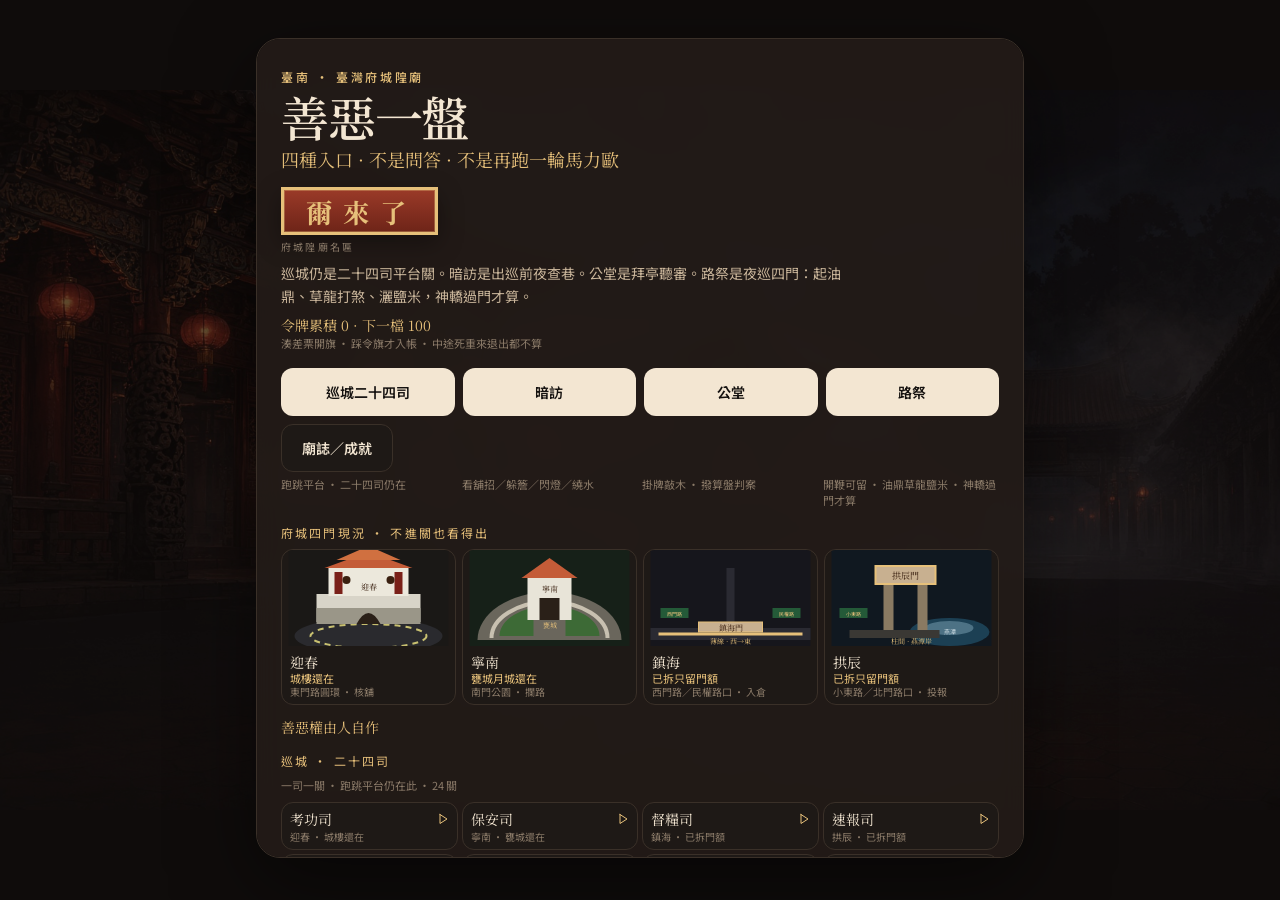
==== index.html @ 6e297859 "滑：按住滑鈕穩定進滑態，官服斗笠側傾約24度，腳邊土色塵看得見。左右不觸發滑行中。路祭 S 仍是祭。按住不掉陰界。" ====
<!DOCTYPE html>
<html lang="zh-Hant">
  <head>
    <meta http-equiv="Cache-Control" content="no-store, no-cache, must-revalidate" />
    <meta http-equiv="Pragma" content="no-cache" />
    <meta name="viewport" content="width=device-width, initial-scale=1, viewport-fit=cover, maximum-scale=1, user-scalable=no" />
    <meta name="mobile-web-app-capable" content="yes" />
    <meta name="apple-mobile-web-app-capable" content="yes" />
    <title>善惡一盤</title>
    <meta name="description" content="臺南府城隍廟二十四司全屬府城隍。一司一關，不是問答。縣城隍夜巡三殿。拜亭樑梯往下必滑。檢簿司帳頁對盤。" />
    <meta name="apple-mobile-web-app-title" content="善惡一盤" />
    <meta name="theme-color" content="#14110f" />
    <meta name="twitter:card" content="summary_large_image" />
    <meta property="og:type" content="x:game" />
    <meta property="og:title" content="善惡一盤" />
    <meta property="og:description" content="善惡一盤 — 府城隍二十四司 · 縣城隍三殿 · 檢簿帳頁對盤 · 拜亭必滑" />
    <meta property="og:image" content="https://dl41o3su4-bit.github.io/og.jpg" />
    <meta property="og:image:width" content="1200" />
    <meta property="og:image:height" content="630" />
    <link rel="icon" type="image/svg+xml" href="./favicon.svg" />
    <link
      rel="stylesheet"
      href="https://fonts.googleapis.com/css2?family=Noto+Sans+TC:wght@400;500;600&family=Noto+Serif+TC:wght@600;700&display=swap"
    />
    <script type="module" crossorigin src="./assets/index-DWr24Bi3.js"></script>
    <link rel="stylesheet" crossorigin href="./assets/index-FcJY0e3a.css">
  </head>
  <body class="bg-ink text-paper">
    <div id="root"></div>
  </body>
</html>
---- assets/index-FcJY0e3a.css ----
/*! tailwindcss v4.3.3 | MIT License | https://tailwindcss.com */
@layer properties{@supports (((-webkit-hyphens:none)) and (not (margin-trim:inline))) or ((-moz-orient:inline) and (not (color:rgb(from red r g b)))){*,:before,:after,::backdrop{--tw-space-y-reverse:0;--tw-border-style:solid;--tw-leading:initial;--tw-font-weight:initial;--tw-tracking:initial;--tw-ordinal:initial;--tw-slashed-zero:initial;--tw-numeric-figure:initial;--tw-numeric-spacing:initial;--tw-numeric-fraction:initial;--tw-shadow:0 0 #0000;--tw-shadow-color:initial;--tw-shadow-alpha:100%;--tw-inset-shadow:0 0 #0000;--tw-inset-shadow-color:initial;--tw-inset-shadow-alpha:100%;--tw-ring-color:initial;--tw-ring-shadow:0 0 #0000;--tw-inset-ring-color:initial;--tw-inset-ring-shadow:0 0 #0000;--tw-ring-inset:initial;--tw-ring-offset-width:0px;--tw-ring-offset-color:#fff;--tw-ring-offset-shadow:0 0 #0000;--tw-blur:initial;--tw-brightness:initial;--tw-contrast:initial;--tw-grayscale:initial;--tw-hue-rotate:initial;--tw-invert:initial;--tw-opacity:initial;--tw-saturate:initial;--tw-sepia:initial;--tw-drop-shadow:initial;--tw-drop-shadow-color:initial;--tw-drop-shadow-alpha:100%;--tw-drop-shadow-size:initial;--tw-backdrop-blur:initial;--tw-backdrop-brightness:initial;--tw-backdrop-contrast:initial;--tw-backdrop-grayscale:initial;--tw-backdrop-hue-rotate:initial;--tw-backdrop-invert:initial;--tw-backdrop-opacity:initial;--tw-backdrop-saturate:initial;--tw-backdrop-sepia:initial}}}@layer theme{:root,:host{--font-sans:"Noto Sans TC", "PingFang TC", "Noto Sans", system-ui, sans-serif;--font-mono:ui-monospace, SFMono-Regular, Menlo, Monaco, Consolas, "Liberation Mono", "Courier New", monospace;--color-red-500:oklch(63.7% .237 25.331);--color-zinc-50:oklch(98.5% 0 none);--color-zinc-400:oklch(70.5% .015 286.067);--color-zinc-500:oklch(55.2% .016 285.938);--color-zinc-900:oklch(21% .006 285.885);--color-zinc-950:oklch(14.1% .005 285.823);--color-black:#000;--color-white:#fff;--spacing:.25rem;--container-sm:24rem;--container-md:28rem;--container-lg:32rem;--container-xl:36rem;--container-3xl:48rem;--text-xs:.75rem;--text-xs--line-height:calc(1 / .75);--text-sm:.875rem;--text-sm--line-height:calc(1.25 / .875);--text-base:1rem;--text-base--line-height:calc(1.5 / 1);--text-lg:1.125rem;--text-lg--line-height:calc(1.75 / 1.125);--text-xl:1.25rem;--text-xl--line-height:calc(1.75 / 1.25);--text-3xl:1.875rem;--text-3xl--line-height:calc(2.25 / 1.875);--text-4xl:2.25rem;--text-4xl--line-height:calc(2.5 / 2.25);--text-5xl:3rem;--text-5xl--line-height:1;--font-weight-medium:500;--font-weight-semibold:600;--tracking-tight:-.025em;--tracking-wide:.025em;--tracking-widest:.1em;--leading-tight:1.25;--leading-relaxed:1.625;--radius-md:12px;--radius-xl:24px;--animate-pulse:pulse 2s cubic-bezier(.4, 0, .6, 1) infinite;--blur-sm:8px;--blur-md:12px;--default-transition-duration:.15s;--default-transition-timing-function:cubic-bezier(.4, 0, .2, 1);--default-font-family:var(--font-sans);--default-mono-font-family:var(--font-mono);--color-ink:#14110f;--color-ink-soft:#1e1916;--color-panel:#231c18;--color-paper:#f3e6d2;--color-paper-dim:#c9b59a;--color-muted:#8a7a68;--color-line:#3a3028;--color-vermilion:#c45c3e;--color-vermilion-deep:#8d3424;--color-lantern:#e6c07a;--font-display:"Noto Serif TC", "Songti TC", "PMingLiU", serif}}@layer base{*,:after,:before,::backdrop{box-sizing:border-box;border:0 solid;margin:0;padding:0}::file-selector-button{box-sizing:border-box;border:0 solid;margin:0;padding:0}html,:host{-webkit-text-size-adjust:100%;tab-size:4;line-height:1.5;font-family:var(--default-font-family,-apple-system, BlinkMacSystemFont, "Segoe UI", Roboto, "Helvetica Neue", "Noto Sans", Arial, sans-serif, "Apple Color Emoji", "Segoe UI Emoji", "Segoe UI Symbol", "Noto Color Emoji");font-feature-settings:var(--default-font-feature-settings,normal);font-variation-settings:var(--default-font-variation-settings,normal);-webkit-tap-highlight-color:transparent}hr{height:0;color:inherit;border-top-width:1px}abbr:where([title]){-webkit-text-decoration:underline dotted;text-decoration:underline dotted}h1,h2,h3,h4,h5,h6{font-size:inherit;font-weight:inherit}a{color:inherit;-webkit-text-decoration:inherit;-webkit-text-decoration:inherit;-webkit-text-decoration:inherit;-webkit-text-decoration:inherit;text-decoration:inherit}b,strong{font-weight:bolder}code,kbd,samp,pre{font-family:var(--default-mono-font-family,ui-monospace, SFMono-Regular, Menlo, Monaco, Consolas, "Liberation Mono", "Courier New", monospace);font-feature-settings:var(--default-mono-font-feature-settings,normal);font-variation-settings:var(--default-mono-font-variation-settings,normal);font-size:1em}small{font-size:80%}sub,sup{vertical-align:baseline;font-size:75%;line-height:0;position:relative}sub{bottom:-.25em}sup{top:-.5em}table{text-indent:0;border-color:inherit;border-collapse:collapse}:-moz-focusring:where(:not(iframe)){outline:auto}progress{vertical-align:baseline}summary{display:list-item}ol,ul,menu{list-style:none}img,svg,video,canvas,audio,iframe,embed,object{vertical-align:middle;display:block}img,video{max-width:100%;height:auto}button,input,select,optgroup,textarea{font:inherit;font-feature-settings:inherit;font-variation-settings:inherit;letter-spacing:inherit;color:inherit;opacity:1;background-color:#0000;border-radius:0}::file-selector-button{font:inherit;font-feature-settings:inherit;font-variation-settings:inherit;letter-spacing:inherit;color:inherit;opacity:1;background-color:#0000;border-radius:0}:where(select:is([multiple],[size])) optgroup{font-weight:bolder}:where(select:is([multiple],[size])) optgroup option{padding-inline-start:20px}::file-selector-button{margin-inline-end:4px}::placeholder{opacity:1}@supports (not ((-webkit-appearance:-apple-pay-button))) or (contain-intrinsic-size:1px){::placeholder{color:currentColor}@supports (color:color-mix(in lab, red, red)){::placeholder{color:color-mix(in oklab, currentcolor 50%, transparent)}}}textarea{resize:vertical}::-webkit-search-decoration{-webkit-appearance:none}::-webkit-date-and-time-value{min-height:1lh;text-align:inherit}::-webkit-datetime-edit{display:inline-flex}::-webkit-datetime-edit-fields-wrapper{padding:0}::-webkit-datetime-edit{padding-block:0}::-webkit-datetime-edit-year-field{padding-block:0}::-webkit-datetime-edit-month-field{padding-block:0}::-webkit-datetime-edit-day-field{padding-block:0}::-webkit-datetime-edit-hour-field{padding-block:0}::-webkit-datetime-edit-minute-field{padding-block:0}::-webkit-datetime-edit-second-field{padding-block:0}::-webkit-datetime-edit-millisecond-field{padding-block:0}::-webkit-datetime-edit-meridiem-field{padding-block:0}::-webkit-calendar-picker-indicator{line-height:1}:-moz-ui-invalid{box-shadow:none}button,input:where([type=button],[type=reset],[type=submit]){appearance:button}::file-selector-button{appearance:button}::-webkit-inner-spin-button{height:auto}::-webkit-outer-spin-button{height:auto}[hidden]:where(:not([hidden=until-found])){display:none!important}html,body,#app,#root{background:var(--color-ink);width:100%;height:100%;min-height:100%;color:var(--color-paper);touch-action:manipulation;overscroll-behavior:none}body{font-family:var(--font-sans);overscroll-behavior:none;-webkit-user-select:none;user-select:none;margin:0;overflow:hidden}button:not(:disabled),[role=button]:not(:disabled){cursor:pointer}.game-root{background:var(--color-ink);width:100%;height:100dvh;color:var(--color-paper);overscroll-behavior:none;position:relative;overflow:hidden}.game-canvas{touch-action:none;width:100%;height:100%;display:block;position:absolute;inset:0}.touch-key{touch-action:none;-webkit-user-select:none;user-select:none;-webkit-touch-callout:none}.touch-key:before{content:"";position:absolute;inset:-16px}.touch-key.skate-held{background:#8d3424;border-color:#c45c3e}.hud-coin{flex-shrink:0;width:16px;height:22px}.plaque{border:3px solid var(--color-lantern);color:var(--color-lantern);font-family:var(--font-display);letter-spacing:.42em;background:linear-gradient(#9a3a28 0%,#6e2418 100%);justify-content:center;align-items:center;margin-top:.65rem;padding:.42rem .95rem .32rem 1.1rem;font-size:1.35rem;font-weight:700;line-height:1;display:inline-flex;box-shadow:inset 0 0 0 1px #e6c07a59,0 8px 24px #00000059}@media (width>=640px){.plaque{margin-top:.9rem;padding:.55rem 1.15rem .4rem 1.35rem;font-size:1.65rem}}}@layer components;@layer utilities{.pointer-events-auto{pointer-events:auto}.pointer-events-none{pointer-events:none}.visible{visibility:visible}.absolute{position:absolute}.fixed{position:fixed}.relative{position:relative}.static{position:static}.inset-0{inset:0}.inset-x-0{inset-inline:0}.top-0{top:0}.top-24{top:calc(var(--spacing) * 24)}.bottom-0{bottom:0}.z-10{z-index:10}.z-20{z-index:20}.mt-0\.5{margin-top:calc(var(--spacing) * .5)}.mt-1{margin-top:var(--spacing)}.mt-2{margin-top:calc(var(--spacing) * 2)}.mt-3{margin-top:calc(var(--spacing) * 3)}.mt-4{margin-top:calc(var(--spacing) * 4)}.mt-5{margin-top:calc(var(--spacing) * 5)}.mt-6{margin-top:calc(var(--spacing) * 6)}.mb-1{margin-bottom:var(--spacing)}.mb-2{margin-bottom:calc(var(--spacing) * 2)}.ml-1{margin-left:var(--spacing)}.ml-2{margin-left:calc(var(--spacing) * 2)}.block{display:block}.flex{display:flex}.grid{display:grid}.hidden{display:none}.inline{display:inline}.inline-flex{display:inline-flex}.table{display:table}.size-3{width:calc(var(--spacing) * 3);height:calc(var(--spacing) * 3)}.size-3\.5{width:calc(var(--spacing) * 3.5);height:calc(var(--spacing) * 3.5)}.size-4{width:calc(var(--spacing) * 4);height:calc(var(--spacing) * 4)}.size-5{width:calc(var(--spacing) * 5);height:calc(var(--spacing) * 5)}.size-9{width:calc(var(--spacing) * 9);height:calc(var(--spacing) * 9)}.size-10{width:calc(var(--spacing) * 10);height:calc(var(--spacing) * 10)}.h-1\.5{height:calc(var(--spacing) * 1.5)}.h-8{height:calc(var(--spacing) * 8)}.h-9{height:calc(var(--spacing) * 9)}.h-11{height:calc(var(--spacing) * 11)}.h-12{height:calc(var(--spacing) * 12)}.h-20{height:calc(var(--spacing) * 20)}.h-24{height:calc(var(--spacing) * 24)}.max-h-\[min\(92dvh\,820px\)\]{max-height:min(92dvh,820px)}.min-h-11{min-height:calc(var(--spacing) * 11)}.min-h-\[72px\]{min-height:72px}.min-h-dvh{min-height:100dvh}.min-h-screen{min-height:100vh}.w-8{width:calc(var(--spacing) * 8)}.w-11{width:calc(var(--spacing) * 11)}.w-20{width:calc(var(--spacing) * 20)}.w-full{width:100%}.max-w-3xl{max-width:var(--container-3xl)}.max-w-28{max-width:calc(var(--spacing) * 28)}.max-w-lg{max-width:var(--container-lg)}.max-w-md{max-width:var(--container-md)}.max-w-sm{max-width:var(--container-sm)}.max-w-xl{max-width:var(--container-xl)}.min-w-\[72px\]{min-width:72px}.animate-pulse{animation:var(--animate-pulse)}.cursor-pointer{cursor:pointer}.appearance-none{appearance:none}.grid-cols-2{grid-template-columns:repeat(2,minmax(0,1fr))}.grid-cols-3{grid-template-columns:repeat(3,minmax(0,1fr))}.grid-cols-4{grid-template-columns:repeat(4,minmax(0,1fr))}.flex-col{flex-direction:column}.place-items-center{place-items:center}.items-center{align-items:center}.items-end{align-items:flex-end}.items-start{align-items:flex-start}.justify-between{justify-content:space-between}.justify-center{justify-content:center}.gap-1{gap:var(--spacing)}.gap-1\.5{gap:calc(var(--spacing) * 1.5)}.gap-2{gap:calc(var(--spacing) * 2)}.gap-3{gap:calc(var(--spacing) * 3)}.gap-4{gap:calc(var(--spacing) * 4)}:where(.space-y-2>:not(:last-child)){--tw-space-y-reverse:0;margin-block-start:calc(calc(var(--spacing) * 2) * var(--tw-space-y-reverse));margin-block-end:calc(calc(var(--spacing) * 2) * calc(1 - var(--tw-space-y-reverse)))}.truncate{text-overflow:ellipsis;white-space:nowrap;overflow:hidden}.overflow-hidden{overflow:hidden}.overflow-y-auto{overflow-y:auto}.rounded-full{border-radius:2147483647px}.rounded-md{border-radius:var(--radius-md)}.rounded-xl{border-radius:var(--radius-xl)}.border{border-style:var(--tw-border-style);border-width:1px}.border-t{border-top-style:var(--tw-border-style);border-top-width:1px}.border-lantern{border-color:var(--color-lantern)}.border-line{border-color:var(--color-line)}.border-line\/80{border-color:#3a3028cc}@supports (color:color-mix(in lab, red, red)){.border-line\/80{border-color:color-mix(in oklab, var(--color-line) 80%, transparent)}}.border-vermilion{border-color:var(--color-vermilion)}.bg-black\/10{background-color:#0000001a}@supports (color:color-mix(in lab, red, red)){.bg-black\/10{background-color:color-mix(in oklab, var(--color-black) 10%, transparent)}}.bg-ink{background-color:var(--color-ink)}.bg-ink-soft{background-color:var(--color-ink-soft)}.bg-ink\/35{background-color:#14110f59}@supports (color:color-mix(in lab, red, red)){.bg-ink\/35{background-color:color-mix(in oklab, var(--color-ink) 35%, transparent)}}.bg-ink\/70{background-color:#14110fb3}@supports (color:color-mix(in lab, red, red)){.bg-ink\/70{background-color:color-mix(in oklab, var(--color-ink) 70%, transparent)}}.bg-ink\/80{background-color:#14110fcc}@supports (color:color-mix(in lab, red, red)){.bg-ink\/80{background-color:color-mix(in oklab, var(--color-ink) 80%, transparent)}}.bg-lantern\/15{background-color:#e6c07a26}@supports (color:color-mix(in lab, red, red)){.bg-lantern\/15{background-color:color-mix(in oklab, var(--color-lantern) 15%, transparent)}}.bg-line{background-color:var(--color-line)}.bg-panel{background-color:var(--color-panel)}.bg-panel\/92{background-color:#231c18eb}@supports (color:color-mix(in lab, red, red)){.bg-panel\/92{background-color:color-mix(in oklab, var(--color-panel) 92%, transparent)}}.bg-paper{background-color:var(--color-paper)}.bg-vermilion-deep{background-color:var(--color-vermilion-deep)}.bg-zinc-50{background-color:var(--color-zinc-50)}.object-cover{object-fit:cover}.p-3{padding:calc(var(--spacing) * 3)}.p-4{padding:calc(var(--spacing) * 4)}.p-6{padding:calc(var(--spacing) * 6)}.px-2{padding-inline:calc(var(--spacing) * 2)}.px-3{padding-inline:calc(var(--spacing) * 3)}.px-4{padding-inline:calc(var(--spacing) * 4)}.px-5{padding-inline:calc(var(--spacing) * 5)}.px-6{padding-inline:calc(var(--spacing) * 6)}.py-0\.5{padding-block:calc(var(--spacing) * .5)}.py-1{padding-block:var(--spacing)}.py-1\.5{padding-block:calc(var(--spacing) * 1.5)}.py-2{padding-block:calc(var(--spacing) * 2)}.py-3{padding-block:calc(var(--spacing) * 3)}.pt-4{padding-top:calc(var(--spacing) * 4)}.pt-\[max\(1rem\,env\(safe-area-inset-top\)\)\]{padding-top:max(1rem, env(safe-area-inset-top))}.pb-\[max\(0\.75rem\,env\(safe-area-inset-bottom\)\)\]{padding-bottom:max(.75rem, env(safe-area-inset-bottom))}.pb-\[max\(1\.25rem\,env\(safe-area-inset-bottom\)\)\]{padding-bottom:max(1.25rem, env(safe-area-inset-bottom))}.pl-1{padding-left:var(--spacing)}.text-center{text-align:center}.text-left{text-align:left}.font-display{font-family:var(--font-display)}.text-3xl{font-size:var(--text-3xl);line-height:var(--tw-leading,var(--text-3xl--line-height))}.text-4xl{font-size:var(--text-4xl);line-height:var(--tw-leading,var(--text-4xl--line-height))}.text-base{font-size:var(--text-base);line-height:var(--tw-leading,var(--text-base--line-height))}.text-lg{font-size:var(--text-lg);line-height:var(--tw-leading,var(--text-lg--line-height))}.text-sm{font-size:var(--text-sm);line-height:var(--tw-leading,var(--text-sm--line-height))}.text-xl{font-size:var(--text-xl);line-height:var(--tw-leading,var(--text-xl--line-height))}.text-xs{font-size:var(--text-xs);line-height:var(--tw-leading,var(--text-xs--line-height))}.text-\[10px\]{font-size:10px}.text-\[11px\]{font-size:11px}.text-\[13px\]{font-size:13px}.leading-relaxed{--tw-leading:var(--leading-relaxed);line-height:var(--leading-relaxed)}.leading-tight{--tw-leading:var(--leading-tight);line-height:var(--leading-tight)}.font-medium{--tw-font-weight:var(--font-weight-medium);font-weight:var(--font-weight-medium)}.font-semibold{--tw-font-weight:var(--font-weight-semibold);font-weight:var(--font-weight-semibold)}.tracking-\[0\.18em\]{--tw-tracking:.18em;letter-spacing:.18em}.tracking-\[0\.22em\]{--tw-tracking:.22em;letter-spacing:.22em}.tracking-\[0\.28em\]{--tw-tracking:.28em;letter-spacing:.28em}.tracking-tight{--tw-tracking:var(--tracking-tight);letter-spacing:var(--tracking-tight)}.tracking-wide{--tw-tracking:var(--tracking-wide);letter-spacing:var(--tracking-wide)}.tracking-widest{--tw-tracking:var(--tracking-widest);letter-spacing:var(--tracking-widest)}.break-words{overflow-wrap:break-word}.text-ink{color:var(--color-ink)}.text-lantern{color:var(--color-lantern)}.text-muted{color:var(--color-muted)}.text-paper{color:var(--color-paper)}.text-paper-dim{color:var(--color-paper-dim)}.text-red-500{color:var(--color-red-500)}.text-vermilion{color:var(--color-vermilion)}.text-zinc-500{color:var(--color-zinc-500)}.text-zinc-900{color:var(--color-zinc-900)}.uppercase{text-transform:uppercase}.tabular-nums{--tw-numeric-spacing:tabular-nums;font-variant-numeric:var(--tw-ordinal,) var(--tw-slashed-zero,) var(--tw-numeric-figure,) var(--tw-numeric-spacing,) var(--tw-numeric-fraction,)}.underline-offset-4{text-underline-offset:4px}.accent-\[\#e6c07a\]{accent-color:#e6c07a}.opacity-50{opacity:.5}.opacity-70{opacity:.7}.shadow-\[0_24px_60px_rgba\(0\,0\,0\,0\.45\)\]{--tw-shadow:0 24px 60px var(--tw-shadow-color,#00000073);box-shadow:var(--tw-inset-shadow), var(--tw-inset-ring-shadow), var(--tw-ring-offset-shadow), var(--tw-ring-shadow), var(--tw-shadow)}.shadow-\[0_24px_80px_rgba\(0\,0\,0\,0\.5\)\]{--tw-shadow:0 24px 80px var(--tw-shadow-color,#00000080);box-shadow:var(--tw-inset-shadow), var(--tw-inset-ring-shadow), var(--tw-ring-offset-shadow), var(--tw-ring-shadow), var(--tw-shadow)}.blur{--tw-blur:blur(8px);filter:var(--tw-blur,) var(--tw-brightness,) var(--tw-contrast,) var(--tw-grayscale,) var(--tw-hue-rotate,) var(--tw-invert,) var(--tw-saturate,) var(--tw-sepia,) var(--tw-drop-shadow,)}.backdrop-blur-md{--tw-backdrop-blur:blur(var(--blur-md));-webkit-backdrop-filter:var(--tw-backdrop-blur,) var(--tw-backdrop-brightness,) var(--tw-backdrop-contrast,) var(--tw-backdrop-grayscale,) var(--tw-backdrop-hue-rotate,) var(--tw-backdrop-invert,) var(--tw-backdrop-opacity,) var(--tw-backdrop-saturate,) var(--tw-backdrop-sepia,);backdrop-filter:var(--tw-backdrop-blur,) var(--tw-backdrop-brightness,) var(--tw-backdrop-contrast,) var(--tw-backdrop-grayscale,) var(--tw-backdrop-hue-rotate,) var(--tw-backdrop-invert,) var(--tw-backdrop-opacity,) var(--tw-backdrop-saturate,) var(--tw-backdrop-sepia,)}.backdrop-blur-sm{--tw-backdrop-blur:blur(var(--blur-sm));-webkit-backdrop-filter:var(--tw-backdrop-blur,) var(--tw-backdrop-brightness,) var(--tw-backdrop-contrast,) var(--tw-backdrop-grayscale,) var(--tw-backdrop-hue-rotate,) var(--tw-backdrop-invert,) var(--tw-backdrop-opacity,) var(--tw-backdrop-saturate,) var(--tw-backdrop-sepia,);backdrop-filter:var(--tw-backdrop-blur,) var(--tw-backdrop-brightness,) var(--tw-backdrop-contrast,) var(--tw-backdrop-grayscale,) var(--tw-backdrop-hue-rotate,) var(--tw-backdrop-invert,) var(--tw-backdrop-opacity,) var(--tw-backdrop-saturate,) var(--tw-backdrop-sepia,)}.transition-colors{transition-property:color,background-color,border-color,outline-color,text-decoration-color,fill,stroke,--tw-gradient-from,--tw-gradient-via,--tw-gradient-to;transition-timing-function:var(--tw-ease,var(--default-transition-timing-function));transition-duration:var(--tw-duration,var(--default-transition-duration))}.transition-transform{transition-property:transform,translate,scale,rotate;transition-timing-function:var(--tw-ease,var(--default-transition-timing-function));transition-duration:var(--tw-duration,var(--default-transition-duration))}.select-none{-webkit-user-select:none;user-select:none}@media (hover:hover){.hover\:border-vermilion:hover{border-color:var(--color-vermilion)}.hover\:bg-lantern:hover{background-color:var(--color-lantern)}.hover\:bg-vermilion-deep:hover{background-color:var(--color-vermilion-deep)}.hover\:underline:hover{text-decoration-line:underline}}.active\:scale-\[0\.98\]:active{scale:.98}.active\:bg-vermilion-deep:active{background-color:var(--color-vermilion-deep)}.disabled\:opacity-40:disabled{opacity:.4}@media not all and (width>=48rem){.max-md\:backdrop-blur-none{--tw-backdrop-blur: ;-webkit-backdrop-filter:var(--tw-backdrop-blur,) var(--tw-backdrop-brightness,) var(--tw-backdrop-contrast,) var(--tw-backdrop-grayscale,) var(--tw-backdrop-hue-rotate,) var(--tw-backdrop-invert,) var(--tw-backdrop-opacity,) var(--tw-backdrop-saturate,) var(--tw-backdrop-sepia,);backdrop-filter:var(--tw-backdrop-blur,) var(--tw-backdrop-brightness,) var(--tw-backdrop-contrast,) var(--tw-backdrop-grayscale,) var(--tw-backdrop-hue-rotate,) var(--tw-backdrop-invert,) var(--tw-backdrop-opacity,) var(--tw-backdrop-saturate,) var(--tw-backdrop-sepia,)}}@media (width>=40rem){.sm\:inline{display:inline}.sm\:grid-cols-4{grid-template-columns:repeat(4,minmax(0,1fr))}.sm\:p-6{padding:calc(var(--spacing) * 6)}.sm\:text-5xl{font-size:var(--text-5xl);line-height:var(--tw-leading,var(--text-5xl--line-height))}.sm\:text-lg{font-size:var(--text-lg);line-height:var(--tw-leading,var(--text-lg--line-height))}.sm\:text-sm{font-size:var(--text-sm);line-height:var(--tw-leading,var(--text-sm--line-height))}}@media (width>=48rem){.md\:items-center{align-items:center}}@media (prefers-color-scheme:dark){.dark\:bg-white\/20{background-color:#fff3}@supports (color:color-mix(in lab, red, red)){.dark\:bg-white\/20{background-color:color-mix(in oklab, var(--color-white) 20%, transparent)}}.dark\:bg-zinc-950{background-color:var(--color-zinc-950)}.dark\:text-zinc-50{color:var(--color-zinc-50)}.dark\:text-zinc-400{color:var(--color-zinc-400)}}}@media (prefers-reduced-motion:reduce){*,:before,:after{transition-duration:.01ms!important;animation-duration:.01ms!important;animation-iteration-count:1!important}}@property --tw-space-y-reverse{syntax:"*";inherits:false;initial-value:0}@property --tw-border-style{syntax:"*";inherits:false;initial-value:solid}@property --tw-leading{syntax:"*";inherits:false}@property --tw-font-weight{syntax:"*";inherits:false}@property --tw-tracking{syntax:"*";inherits:false}@property --tw-ordinal{syntax:"*";inherits:false}@property --tw-slashed-zero{syntax:"*";inherits:false}@property --tw-numeric-figure{syntax:"*";inherits:false}@property --tw-numeric-spacing{syntax:"*";inherits:false}@property --tw-numeric-fraction{syntax:"*";inherits:false}@property --tw-shadow{syntax:"*";inherits:false;initial-value:0 0 #0000}@property --tw-shadow-color{syntax:"*";inherits:false}@property --tw-shadow-alpha{syntax:"<percentage>";inherits:false;initial-value:100%}@property --tw-inset-shadow{syntax:"*";inherits:false;initial-value:0 0 #0000}@property --tw-inset-shadow-color{syntax:"*";inherits:false}@property --tw-inset-shadow-alpha{syntax:"<percentage>";inherits:false;initial-value:100%}@property --tw-ring-color{syntax:"*";inherits:false}@property --tw-ring-shadow{syntax:"*";inherits:false;initial-value:0 0 #0000}@property --tw-inset-ring-color{syntax:"*";inherits:false}@property --tw-inset-ring-shadow{syntax:"*";inherits:false;initial-value:0 0 #0000}@property --tw-ring-inset{syntax:"*";inherits:false}@property --tw-ring-offset-width{syntax:"<length>";inherits:false;initial-value:0}@property --tw-ring-offset-color{syntax:"*";inherits:false;initial-value:#fff}@property --tw-ring-offset-shadow{syntax:"*";inherits:false;initial-value:0 0 #0000}@property --tw-blur{syntax:"*";inherits:false}@property --tw-brightness{syntax:"*";inherits:false}@property --tw-contrast{syntax:"*";inherits:false}@property --tw-grayscale{syntax:"*";inherits:false}@property --tw-hue-rotate{syntax:"*";inherits:false}@property --tw-invert{syntax:"*";inherits:false}@property --tw-opacity{syntax:"*";inherits:false}@property --tw-saturate{syntax:"*";inherits:false}@property --tw-sepia{syntax:"*";inherits:false}@property --tw-drop-shadow{syntax:"*";inherits:false}@property --tw-drop-shadow-color{syntax:"*";inherits:false}@property --tw-drop-shadow-alpha{syntax:"<percentage>";inherits:false;initial-value:100%}@property --tw-drop-shadow-size{syntax:"*";inherits:false}@property --tw-backdrop-blur{syntax:"*";inherits:false}@property --tw-backdrop-brightness{syntax:"*";inherits:false}@property --tw-backdrop-contrast{syntax:"*";inherits:false}@property --tw-backdrop-grayscale{syntax:"*";inherits:false}@property --tw-backdrop-hue-rotate{syntax:"*";inherits:false}@property --tw-backdrop-invert{syntax:"*";inherits:false}@property --tw-backdrop-opacity{syntax:"*";inherits:false}@property --tw-backdrop-saturate{syntax:"*";inherits:false}@property --tw-backdrop-sepia{syntax:"*";inherits:false}@keyframes pulse{50%{opacity:.5}}
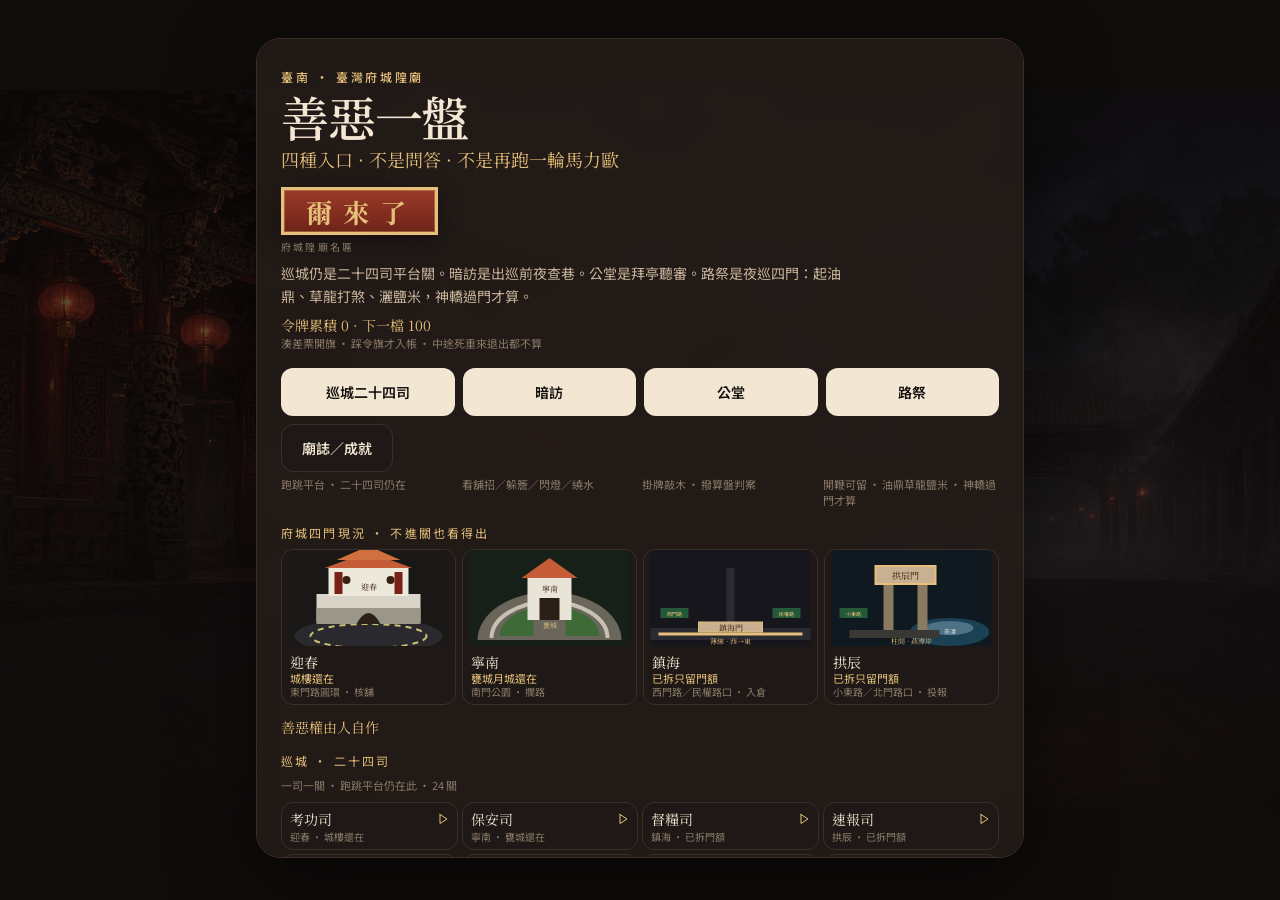
==== commit 912e9587: "督糧司：接上出生點往右主路，火改到低棧看得見的位置，不再幾步隱形跌陰界。滑與保安司不變。" ====
--- a/index.html
+++ b/index.html
@@ -22,7 +22,7 @@
       rel="stylesheet"
       href="https://fonts.googleapis.com/css2?family=Noto+Sans+TC:wght@400;500;600&family=Noto+Serif+TC:wght@600;700&display=swap"
     />
-    <script type="module" crossorigin src="./assets/index-DWr24Bi3.js"></script>
+    <script type="module" crossorigin src="./assets/index-nMseZL4l.js"></script>
     <link rel="stylesheet" crossorigin href="./assets/index-FcJY0e3a.css">
   </head>
   <body class="bg-ink text-paper">
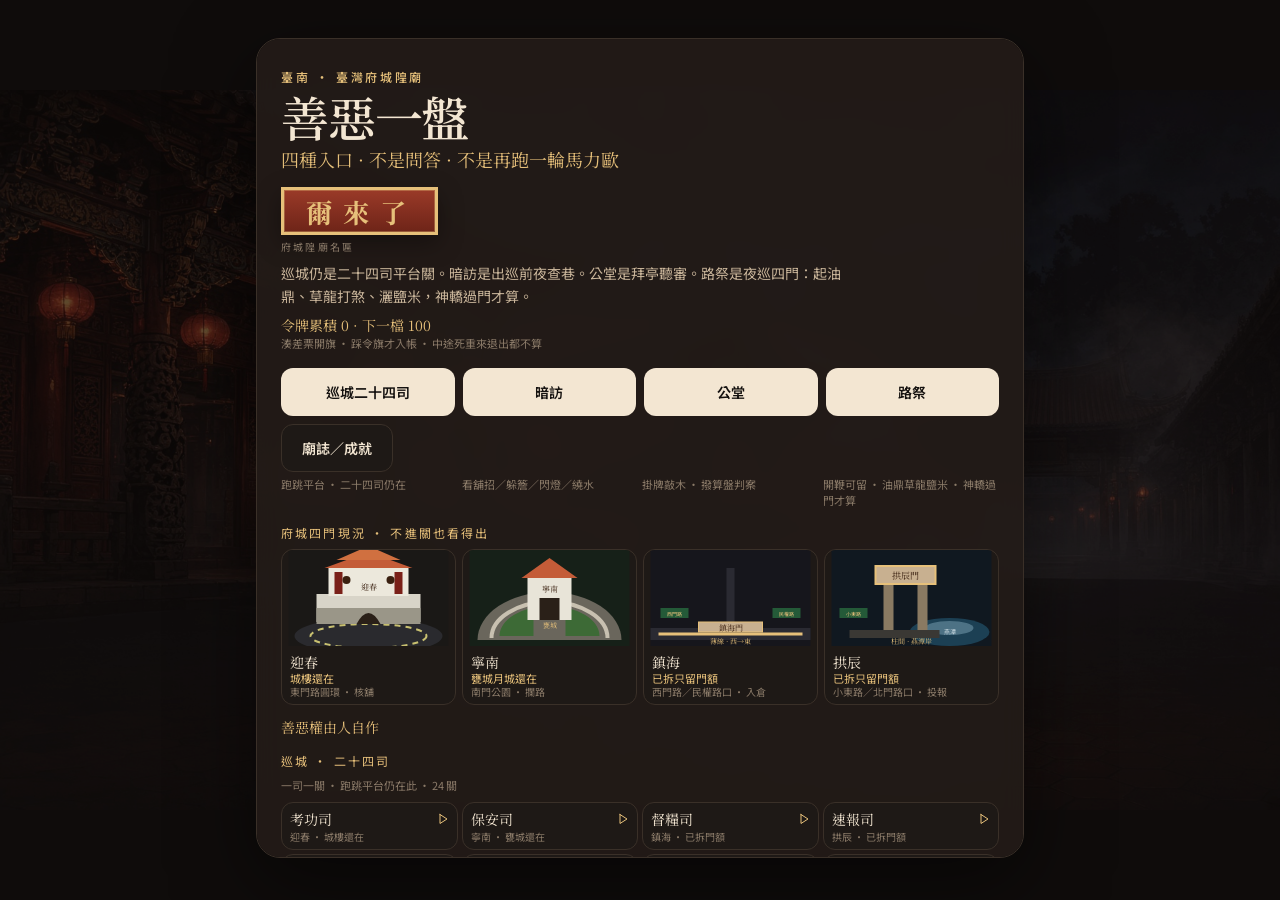
==== commit 57e6758b: "保安司：入場右側不再畫拉長令旗／色塊紅條。攔路改為官服精靈，主路與滑不變。" ====
--- a/index.html
+++ b/index.html
@@ -22,7 +22,7 @@
       rel="stylesheet"
       href="https://fonts.googleapis.com/css2?family=Noto+Sans+TC:wght@400;500;600&family=Noto+Serif+TC:wght@600;700&display=swap"
     />
-    <script type="module" crossorigin src="./assets/index-nMseZL4l.js"></script>
+    <script type="module" crossorigin src="./assets/index-DAmBXrUa.js"></script>
     <link rel="stylesheet" crossorigin href="./assets/index-FcJY0e3a.css">
   </head>
   <body class="bg-ink text-paper">
